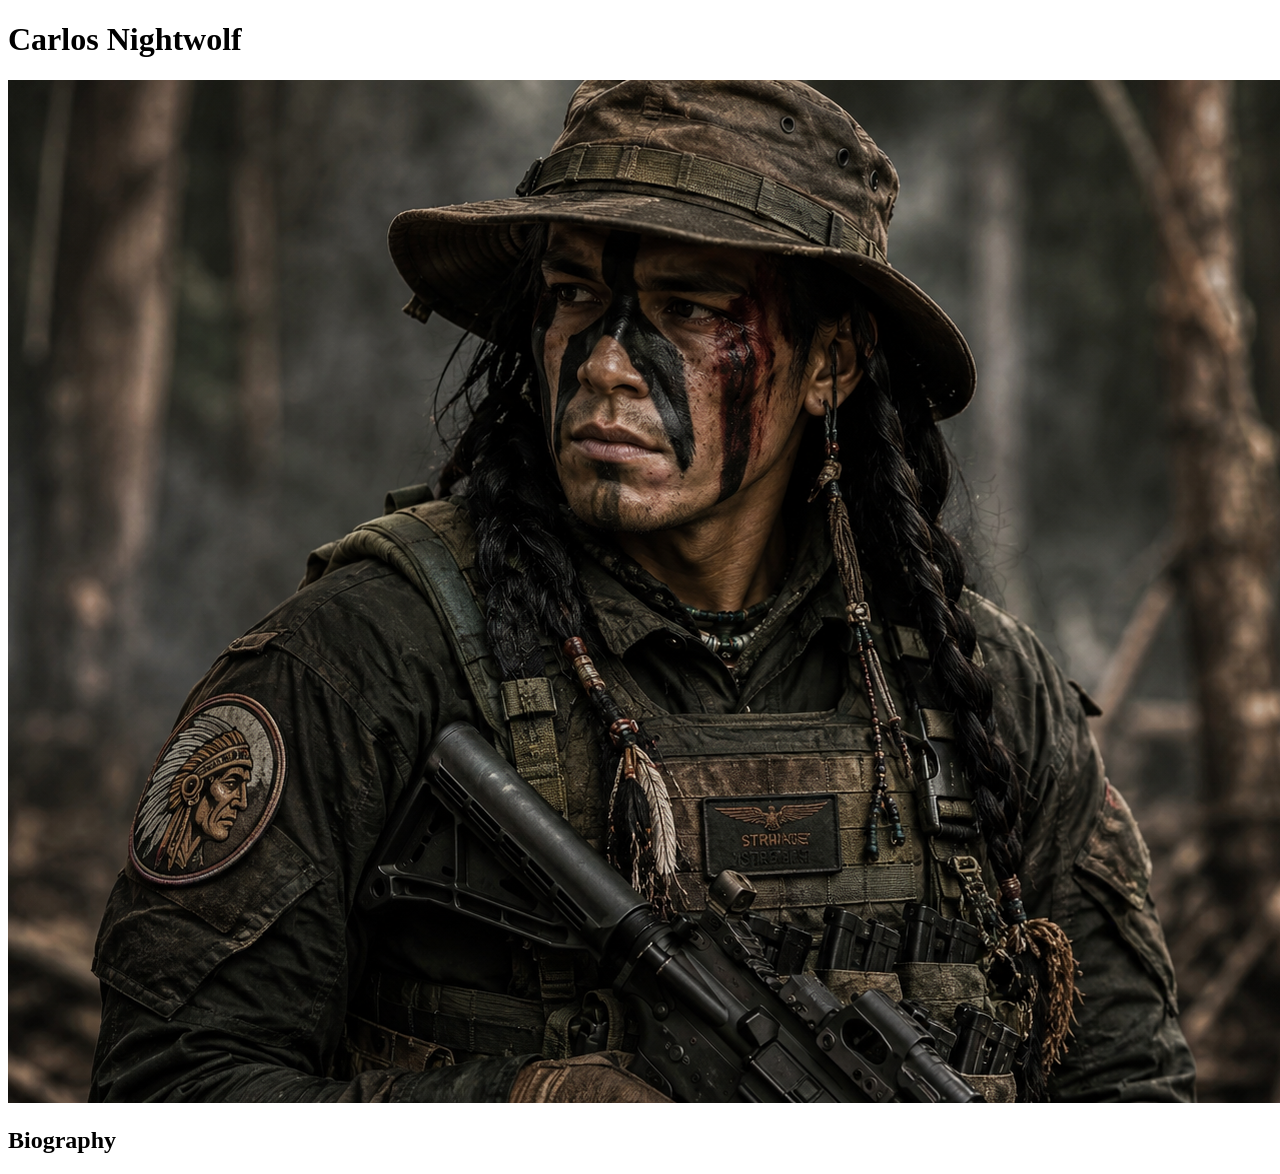
==== index.html @ d33f52bc "First project" ====
<!DOCTYPE html>
<html lang="en">
<head>
    <meta charset="UTF-8">
    <meta name="viewport" content="width=device-width, initial-scale=1.0">
    <title>Carlos Nightwolf Tribute</title>
</head>
<body>
    <h1>Carlos Nightwolf</h1>
    <img src="Nightwolf.png"/>
    <section><h2>Biography</h2><p></p></section>
</body>
</html>
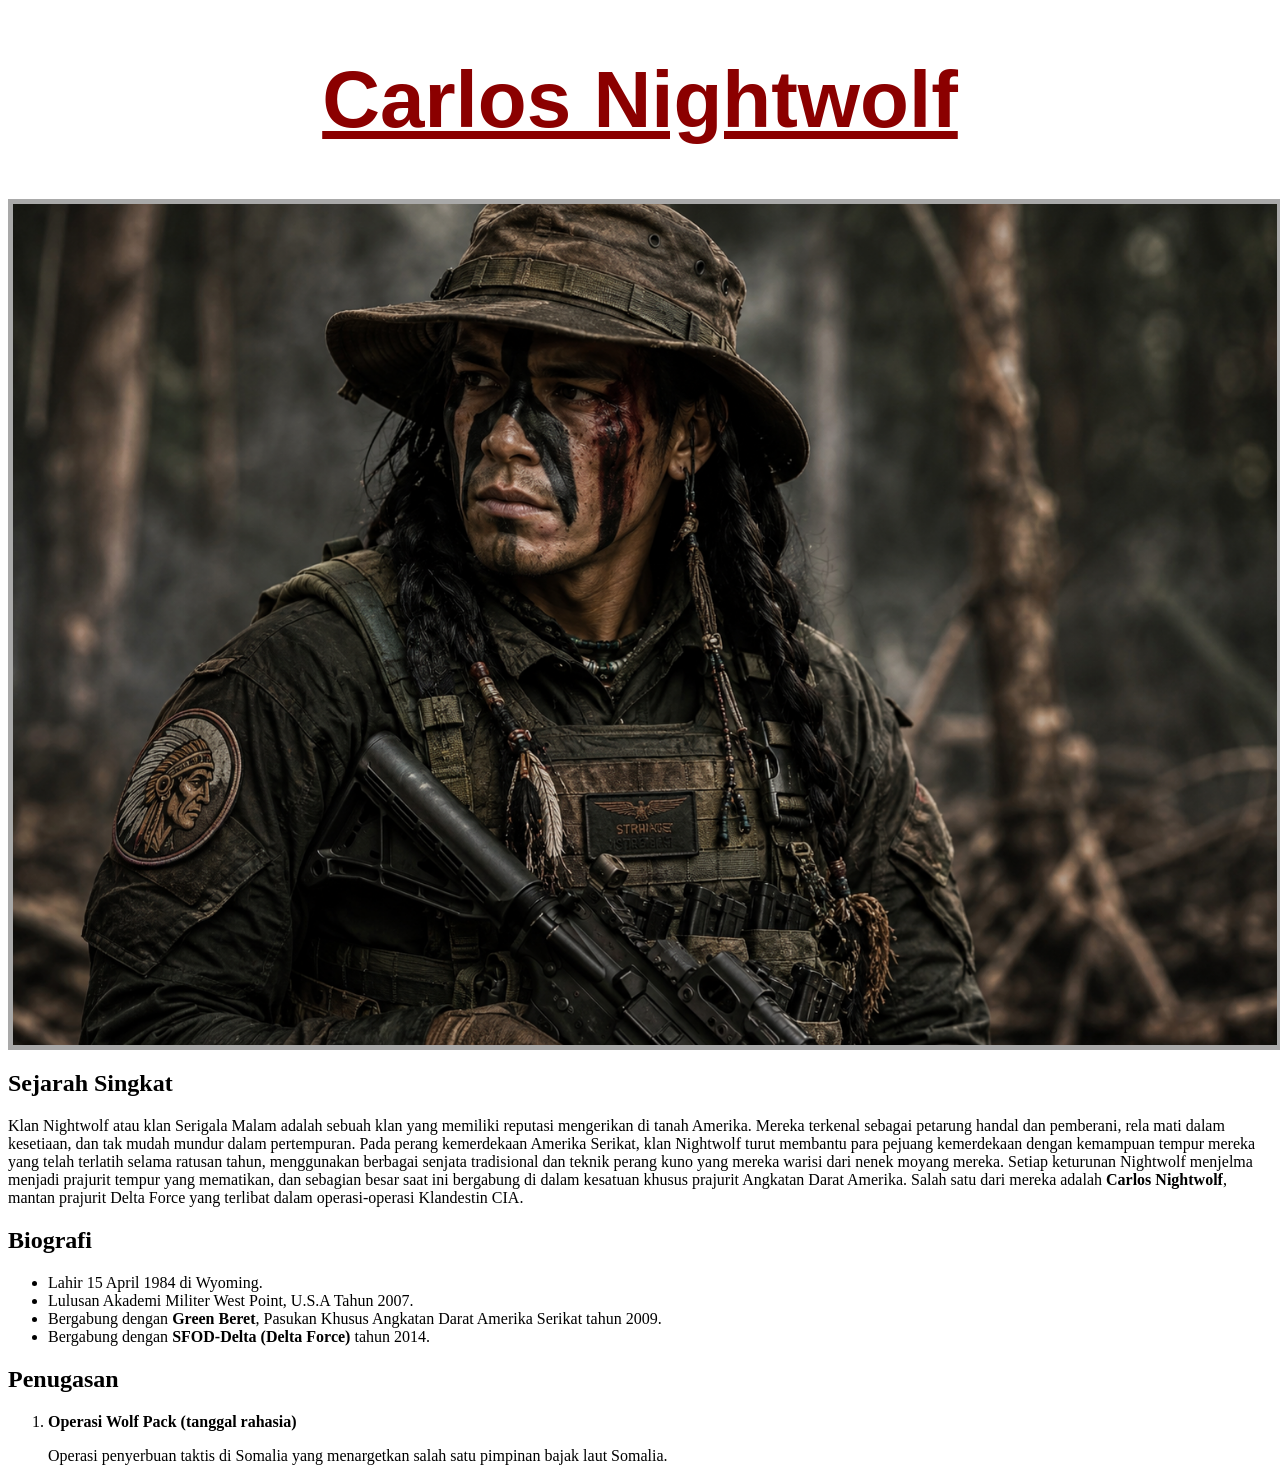
==== commit 6d385a47: "Menambahkan penugasan" ====
--- a/index.html
+++ b/index.html
@@ -3,11 +3,36 @@
 <head>
     <meta charset="UTF-8">
     <meta name="viewport" content="width=device-width, initial-scale=1.0">
-    <title>Carlos Nightwolf Tribute</title>
+    <link href="styles.css" rel="stylesheet">
+    <title>Carlos Nightwolf Tribute Page</title>
 </head>
 <body>
-    <h1>Carlos Nightwolf</h1>
-    <img src="Nightwolf.png"/>
-    <section><h2>Biography</h2><p></p></section>
+    <h1 id="carlos-wolf">Carlos Nightwolf</h1>
+    <img class="profile-pic" src="Nightwolf.png" alt="Carlos Nightwolf"/>
+    <!--Short history-->
+    <section>
+        <h2>Sejarah Singkat</h2>
+        <p>Klan Nightwolf atau klan Serigala Malam adalah sebuah klan yang memiliki reputasi mengerikan di tanah Amerika. Mereka terkenal sebagai petarung handal dan pemberani, rela mati dalam kesetiaan, dan tak mudah mundur dalam pertempuran. Pada perang kemerdekaan Amerika Serikat, klan Nightwolf turut membantu para pejuang kemerdekaan dengan kemampuan tempur mereka yang telah terlatih selama ratusan tahun, menggunakan berbagai senjata tradisional dan teknik perang kuno yang mereka warisi dari nenek moyang mereka. Setiap keturunan Nightwolf menjelma menjadi prajurit tempur yang mematikan, dan sebagian besar saat ini bergabung di dalam kesatuan khusus prajurit Angkatan Darat Amerika. Salah satu dari mereka adalah <b>Carlos Nightwolf</b>, mantan prajurit Delta Force yang terlibat dalam operasi-operasi Klandestin CIA.
+    </section>
+
+    <!--biografi-->
+    <section>
+        <h2>Biografi</h2>
+        <ul>
+            <li>Lahir 15 April 1984 di Wyoming.</li>
+            <li>Lulusan Akademi Militer West Point, U.S.A Tahun 2007.</li>
+            <li>Bergabung dengan <b>Green Beret</b>, Pasukan Khusus Angkatan Darat Amerika Serikat tahun 2009.</li>
+            <li>Bergabung dengan <b>SFOD-Delta (Delta Force)</b> tahun 2014.</li>    
+        </ul>
+    </section>
+
+    <!--operasi-->
+    <section>
+        <h2>Penugasan</h2>
+        <ol>
+            <li><div style="font-weight: bold">Operasi Wolf Pack (tanggal rahasia)</div></li>
+            <p>Operasi penyerbuan taktis di Somalia yang menargetkan salah satu pimpinan bajak laut Somalia.</p>
+        </ol>
+    </section>
 </body>
 </html>
--- a/styles.css
+++ b/styles.css
@@ -0,0 +1,17 @@
+.profile-pic {
+    display: block;
+    margin-left: auto;
+    margin-right: auto;
+    max-width: 100%;
+    border-style: solid;
+    border-width: 5px;
+    border-color: darkgrey;
+}
+#carlos-wolf {
+    font-size: 80px;
+    font-family: Impact, Haettenschweiler, 'Arial Narrow Bold', sans-serif;
+    text-align: center;
+    text-decoration: underline;
+    color: darkred;
+    font-weight: bold;
+}
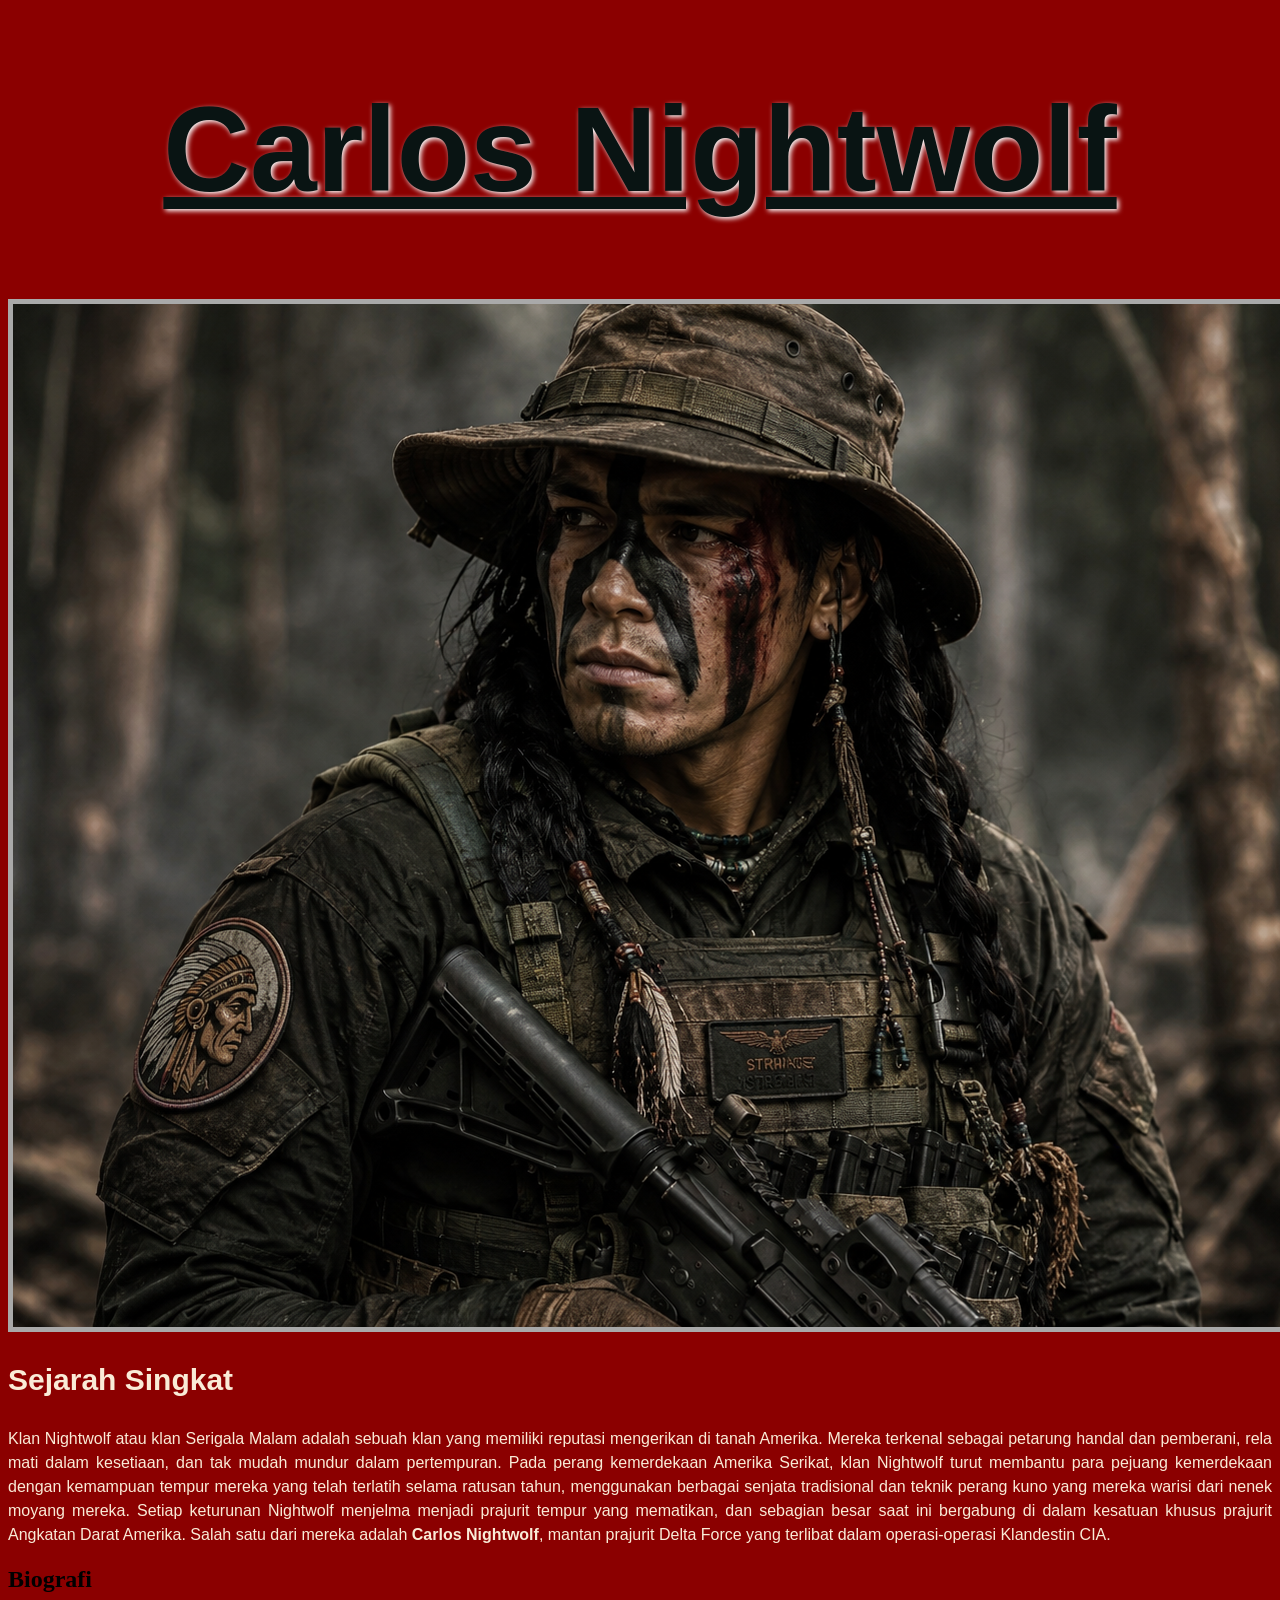
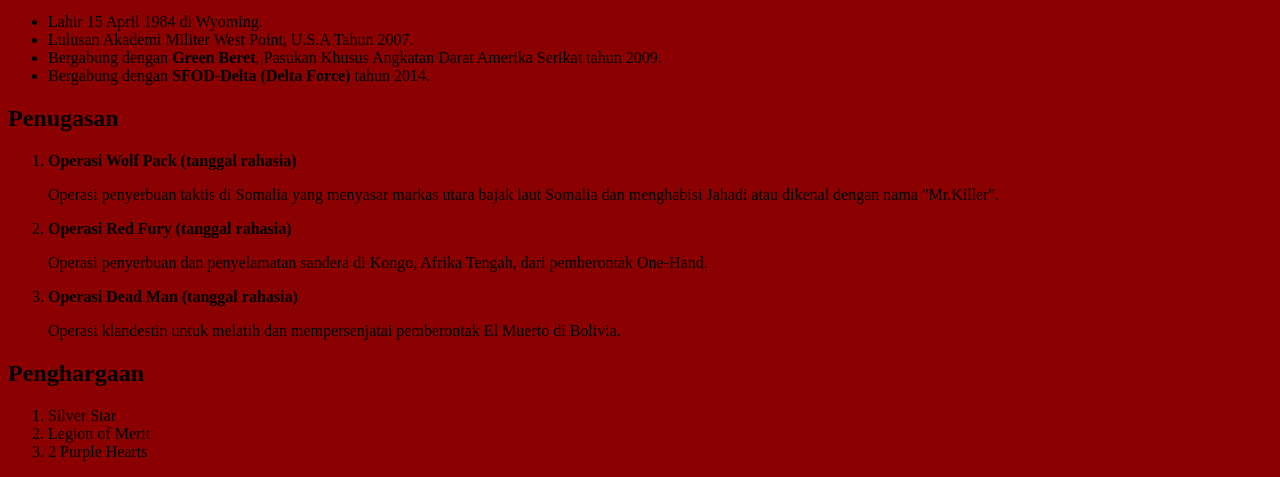
==== commit 1eac6a3a: "atur css" ====
--- a/index.html
+++ b/index.html
@@ -9,9 +9,10 @@
 <body>
     <h1 id="carlos-wolf">Carlos Nightwolf</h1>
     <img class="profile-pic" src="Nightwolf.png" alt="Carlos Nightwolf"/>
+
     <!--Short history-->
-    <section>
-        <h2>Sejarah Singkat</h2>
+    <section class="short-history">
+        <h2 class="sub-title">Sejarah Singkat</h2>
         <p>Klan Nightwolf atau klan Serigala Malam adalah sebuah klan yang memiliki reputasi mengerikan di tanah Amerika. Mereka terkenal sebagai petarung handal dan pemberani, rela mati dalam kesetiaan, dan tak mudah mundur dalam pertempuran. Pada perang kemerdekaan Amerika Serikat, klan Nightwolf turut membantu para pejuang kemerdekaan dengan kemampuan tempur mereka yang telah terlatih selama ratusan tahun, menggunakan berbagai senjata tradisional dan teknik perang kuno yang mereka warisi dari nenek moyang mereka. Setiap keturunan Nightwolf menjelma menjadi prajurit tempur yang mematikan, dan sebagian besar saat ini bergabung di dalam kesatuan khusus prajurit Angkatan Darat Amerika. Salah satu dari mereka adalah <b>Carlos Nightwolf</b>, mantan prajurit Delta Force yang terlibat dalam operasi-operasi Klandestin CIA.
     </section>
 
@@ -31,7 +32,21 @@
         <h2>Penugasan</h2>
         <ol>
             <li><div style="font-weight: bold">Operasi Wolf Pack (tanggal rahasia)</div></li>
-            <p>Operasi penyerbuan taktis di Somalia yang menargetkan salah satu pimpinan bajak laut Somalia.</p>
+            <p>Operasi penyerbuan taktis di Somalia yang menyasar markas utara bajak laut Somalia dan menghabisi Jahadi atau dikenal dengan nama "Mr.Killer".</p>
+            <li><div style="font-weight: bold;">Operasi Red Fury (tanggal rahasia)</div></li>
+            <p>Operasi penyerbuan dan penyelamatan sandera di Kongo, Afrika Tengah, dari pemberontak One-Hand.</p>
+            <li><div style="font-weight: bold;">Operasi Dead Man (tanggal rahasia)</div></li>
+            <p>Operasi klandestin untuk melatih dan mempersenjatai pemberontak El Muerto di Bolivia.</p>
+        </ol>
+    </section>
+
+    <!--penghargaan-->
+    <section>
+        <h2>Penghargaan</h2>
+        <ol>
+            <li>Silver Star</li>
+            <li>Legion of Merit</li>
+            <li>2 Purple Hearts</li>
         </ol>
     </section>
 </body>
--- a/styles.css
+++ b/styles.css
@@ -1,17 +1,36 @@
+body {
+    background-color: darkred;
+}
 .profile-pic {
     display: block;
     margin-left: auto;
     margin-right: auto;
-    max-width: 100%;
+    max-width: fit-content;
     border-style: solid;
     border-width: 5px;
     border-color: darkgrey;
+    aspect-ratio: 16 / 9;
+    object-fit: cover;
 }
 #carlos-wolf {
-    font-size: 80px;
+    font-size: 120px;
     font-family: Impact, Haettenschweiler, 'Arial Narrow Bold', sans-serif;
     text-align: center;
     text-decoration: underline;
-    color: darkred;
+    color:#091413;
     font-weight: bold;
+    text-shadow: 2px 2px 5px white;
+
+}
+.short-history {
+    font-family: Arial, Helvetica, sans-serif;
+    color: antiquewhite;
+    text-align:justify;
+    line-height: 1.5;
+}
+.sub-title {
+    text-align: left;
+    font-size: 30px;
+    font-family: Arial, Helvetica, sans-serif;
+    
 }
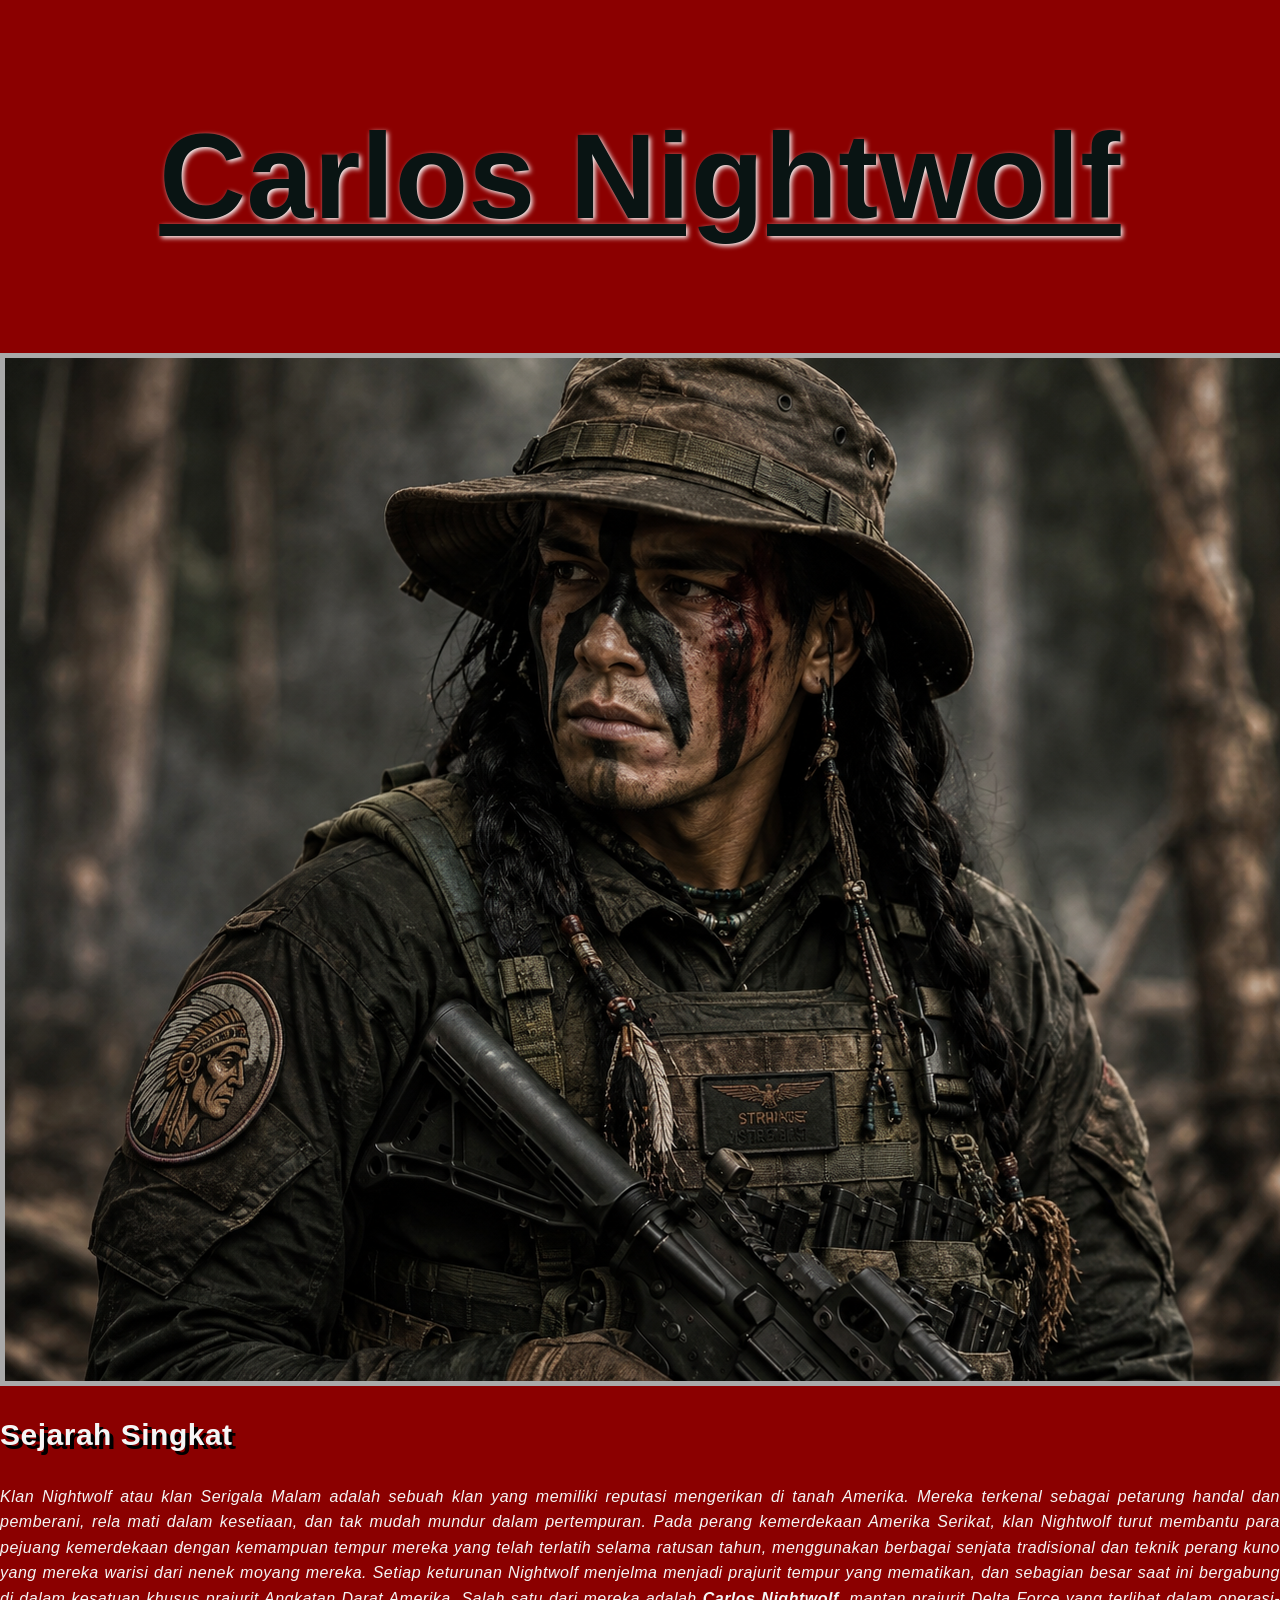
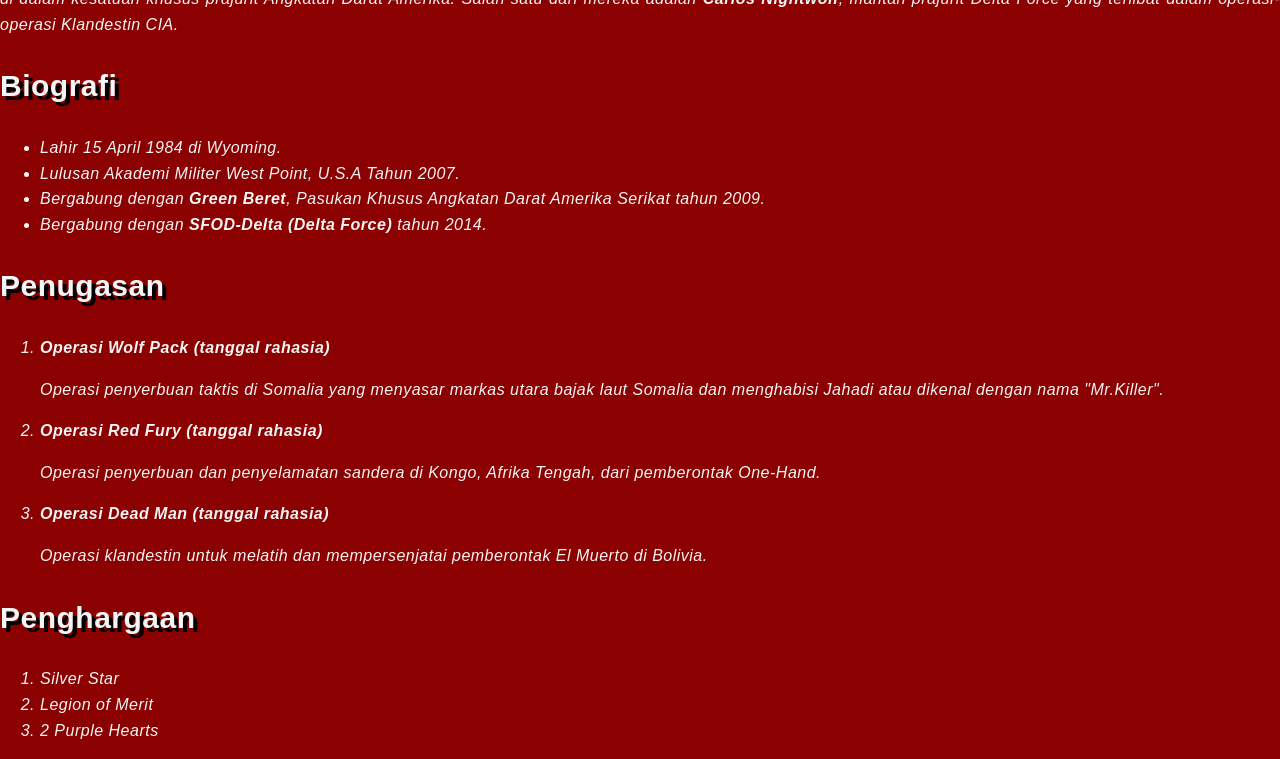
==== commit 264d663e: "perlu sedikit css lagi" ====
--- a/index.html
+++ b/index.html
@@ -11,14 +11,14 @@
     <img class="profile-pic" src="Nightwolf.png" alt="Carlos Nightwolf"/>
 
     <!--Short history-->
-    <section class="short-history">
+    <section class="deskripsi">
         <h2 class="sub-title">Sejarah Singkat</h2>
         <p>Klan Nightwolf atau klan Serigala Malam adalah sebuah klan yang memiliki reputasi mengerikan di tanah Amerika. Mereka terkenal sebagai petarung handal dan pemberani, rela mati dalam kesetiaan, dan tak mudah mundur dalam pertempuran. Pada perang kemerdekaan Amerika Serikat, klan Nightwolf turut membantu para pejuang kemerdekaan dengan kemampuan tempur mereka yang telah terlatih selama ratusan tahun, menggunakan berbagai senjata tradisional dan teknik perang kuno yang mereka warisi dari nenek moyang mereka. Setiap keturunan Nightwolf menjelma menjadi prajurit tempur yang mematikan, dan sebagian besar saat ini bergabung di dalam kesatuan khusus prajurit Angkatan Darat Amerika. Salah satu dari mereka adalah <b>Carlos Nightwolf</b>, mantan prajurit Delta Force yang terlibat dalam operasi-operasi Klandestin CIA.
     </section>
 
     <!--biografi-->
-    <section>
-        <h2>Biografi</h2>
+    <section class="deskripsi">
+        <h2 class="sub-title">Biografi</h2>
         <ul>
             <li>Lahir 15 April 1984 di Wyoming.</li>
             <li>Lulusan Akademi Militer West Point, U.S.A Tahun 2007.</li>
@@ -28,8 +28,8 @@
     </section>
 
     <!--operasi-->
-    <section>
-        <h2>Penugasan</h2>
+    <section class="deskripsi">
+        <h2 class="sub-title">Penugasan</h2>
         <ol>
             <li><div style="font-weight: bold">Operasi Wolf Pack (tanggal rahasia)</div></li>
             <p>Operasi penyerbuan taktis di Somalia yang menyasar markas utara bajak laut Somalia dan menghabisi Jahadi atau dikenal dengan nama "Mr.Killer".</p>
@@ -41,8 +41,8 @@
     </section>
 
     <!--penghargaan-->
-    <section>
-        <h2>Penghargaan</h2>
+    <section class="deskripsi">
+        <h2 class="sub-title">Penghargaan</h2>
         <ol>
             <li>Silver Star</li>
             <li>Legion of Merit</li>
--- a/styles.css
+++ b/styles.css
@@ -1,5 +1,12 @@
 body {
     background-color: darkred;
+    margin: 0;
+    padding: 0;
+    font-size: 16px;
+    line-height: 1.6;
+    letter-spacing: 0.5px;
+    font-family:Verdana, Geneva, Tahoma, sans-serif;
+    
 }
 .profile-pic {
     display: block;
@@ -22,15 +29,15 @@
     text-shadow: 2px 2px 5px white;
 
 }
-.short-history {
-    font-family: Arial, Helvetica, sans-serif;
-    color: antiquewhite;
+.deskripsi {
+    color:whitesmoke;
     text-align:justify;
-    line-height: 1.5;
+    font-style: oblique;
 }
 .sub-title {
-    text-align: left;
+    text-align: justify;
     font-size: 30px;
-    font-family: Arial, Helvetica, sans-serif;
-    
-}+    text-shadow: 4px 4px black;
+    font-style: normal;
+  
+}
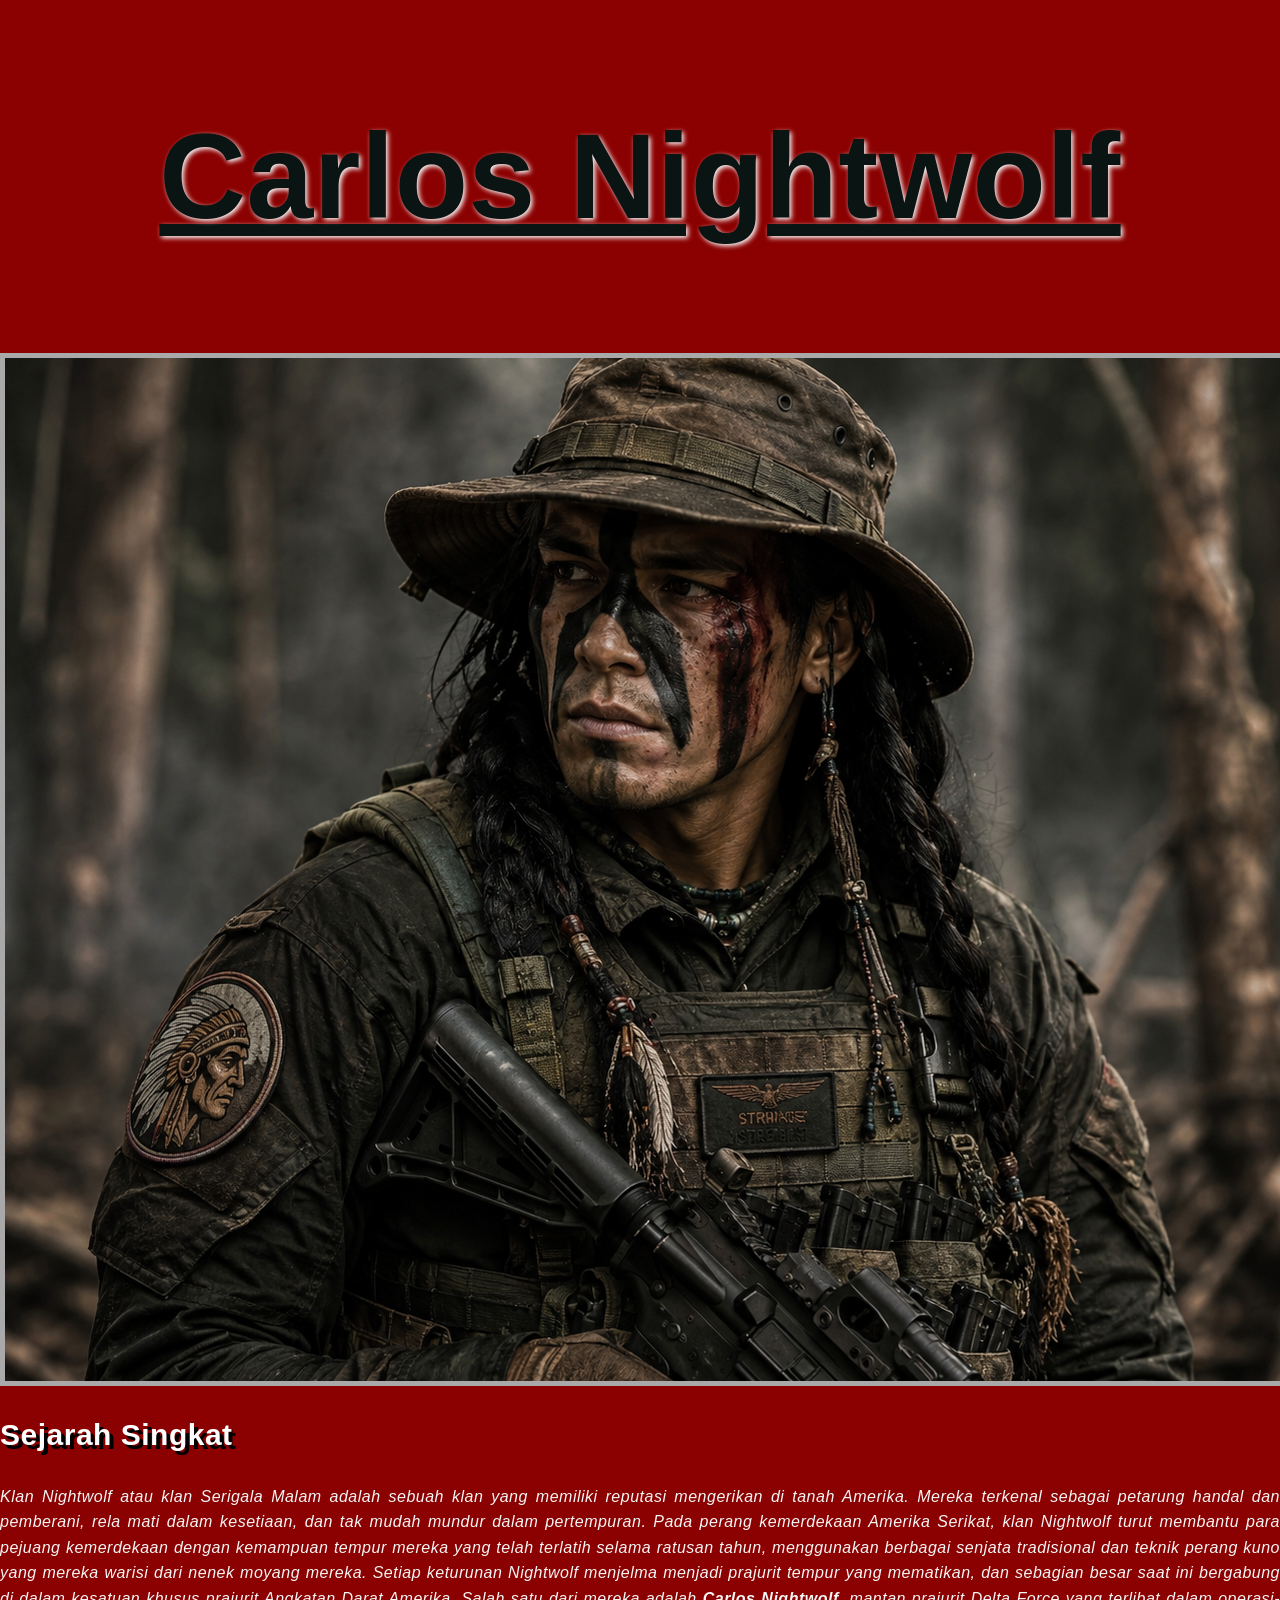
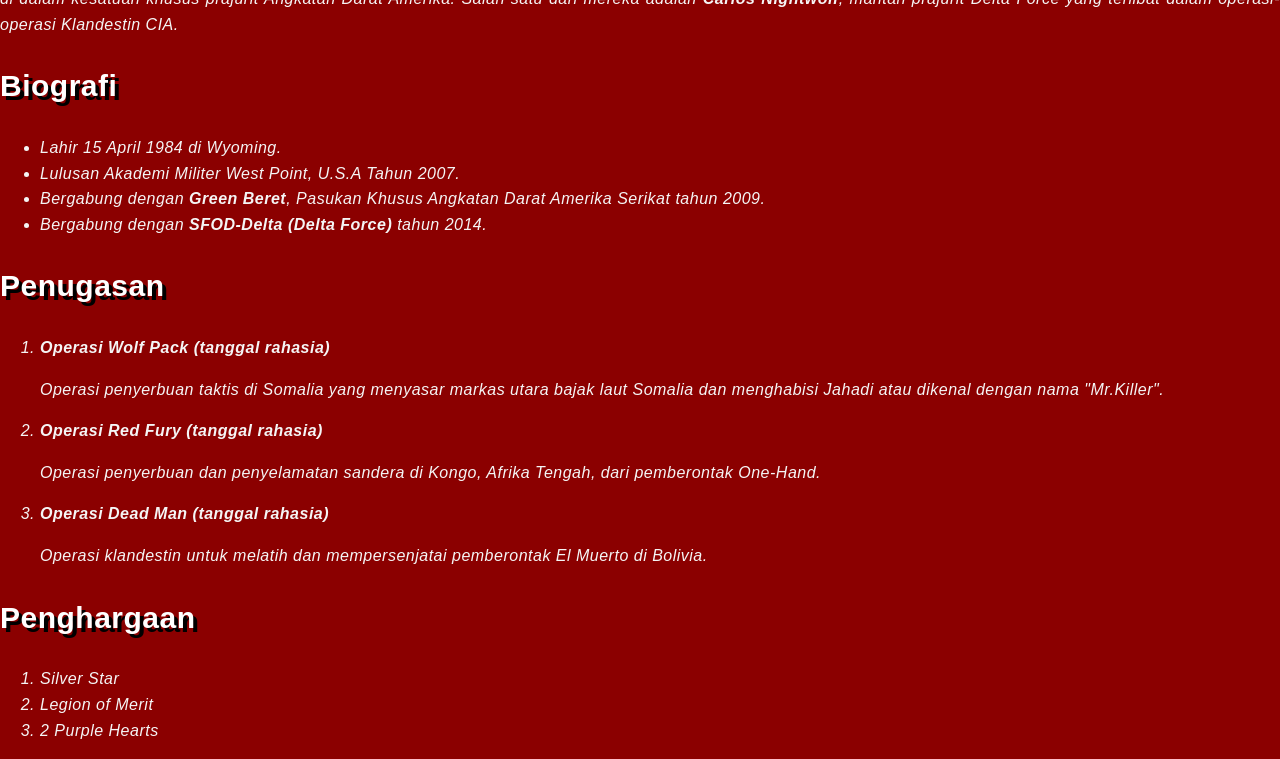
==== commit 7363e0cc: "edit css" ====
--- a/index.html
+++ b/index.html
@@ -13,7 +13,7 @@
     <!--Short history-->
     <section class="deskripsi">
         <h2 class="sub-title">Sejarah Singkat</h2>
-        <p>Klan Nightwolf atau klan Serigala Malam adalah sebuah klan yang memiliki reputasi mengerikan di tanah Amerika. Mereka terkenal sebagai petarung handal dan pemberani, rela mati dalam kesetiaan, dan tak mudah mundur dalam pertempuran. Pada perang kemerdekaan Amerika Serikat, klan Nightwolf turut membantu para pejuang kemerdekaan dengan kemampuan tempur mereka yang telah terlatih selama ratusan tahun, menggunakan berbagai senjata tradisional dan teknik perang kuno yang mereka warisi dari nenek moyang mereka. Setiap keturunan Nightwolf menjelma menjadi prajurit tempur yang mematikan, dan sebagian besar saat ini bergabung di dalam kesatuan khusus prajurit Angkatan Darat Amerika. Salah satu dari mereka adalah <b>Carlos Nightwolf</b>, mantan prajurit Delta Force yang terlibat dalam operasi-operasi Klandestin CIA.
+        <p id="uraian">Klan Nightwolf atau klan Serigala Malam adalah sebuah klan yang memiliki reputasi mengerikan di tanah Amerika. Mereka terkenal sebagai petarung handal dan pemberani, rela mati dalam kesetiaan, dan tak mudah mundur dalam pertempuran. Pada perang kemerdekaan Amerika Serikat, klan Nightwolf turut membantu para pejuang kemerdekaan dengan kemampuan tempur mereka yang telah terlatih selama ratusan tahun, menggunakan berbagai senjata tradisional dan teknik perang kuno yang mereka warisi dari nenek moyang mereka. Setiap keturunan Nightwolf menjelma menjadi prajurit tempur yang mematikan, dan sebagian besar saat ini bergabung di dalam kesatuan khusus prajurit Angkatan Darat Amerika. Salah satu dari mereka adalah <b>Carlos Nightwolf</b>, mantan prajurit Delta Force yang terlibat dalam operasi-operasi Klandestin CIA.
     </section>
 
     <!--biografi-->
--- a/styles.css
+++ b/styles.css
@@ -27,7 +27,6 @@
     color:#091413;
     font-weight: bold;
     text-shadow: 2px 2px 5px white;
-
 }
 .deskripsi {
     color:whitesmoke;
@@ -39,5 +38,11 @@
     font-size: 30px;
     text-shadow: 4px 4px black;
     font-style: normal;
-  
+    color: white;
 }
+#uraian {
+    color: whitesmoke;
+    text-align: justify;
+    font-style: oblique;
+
+}
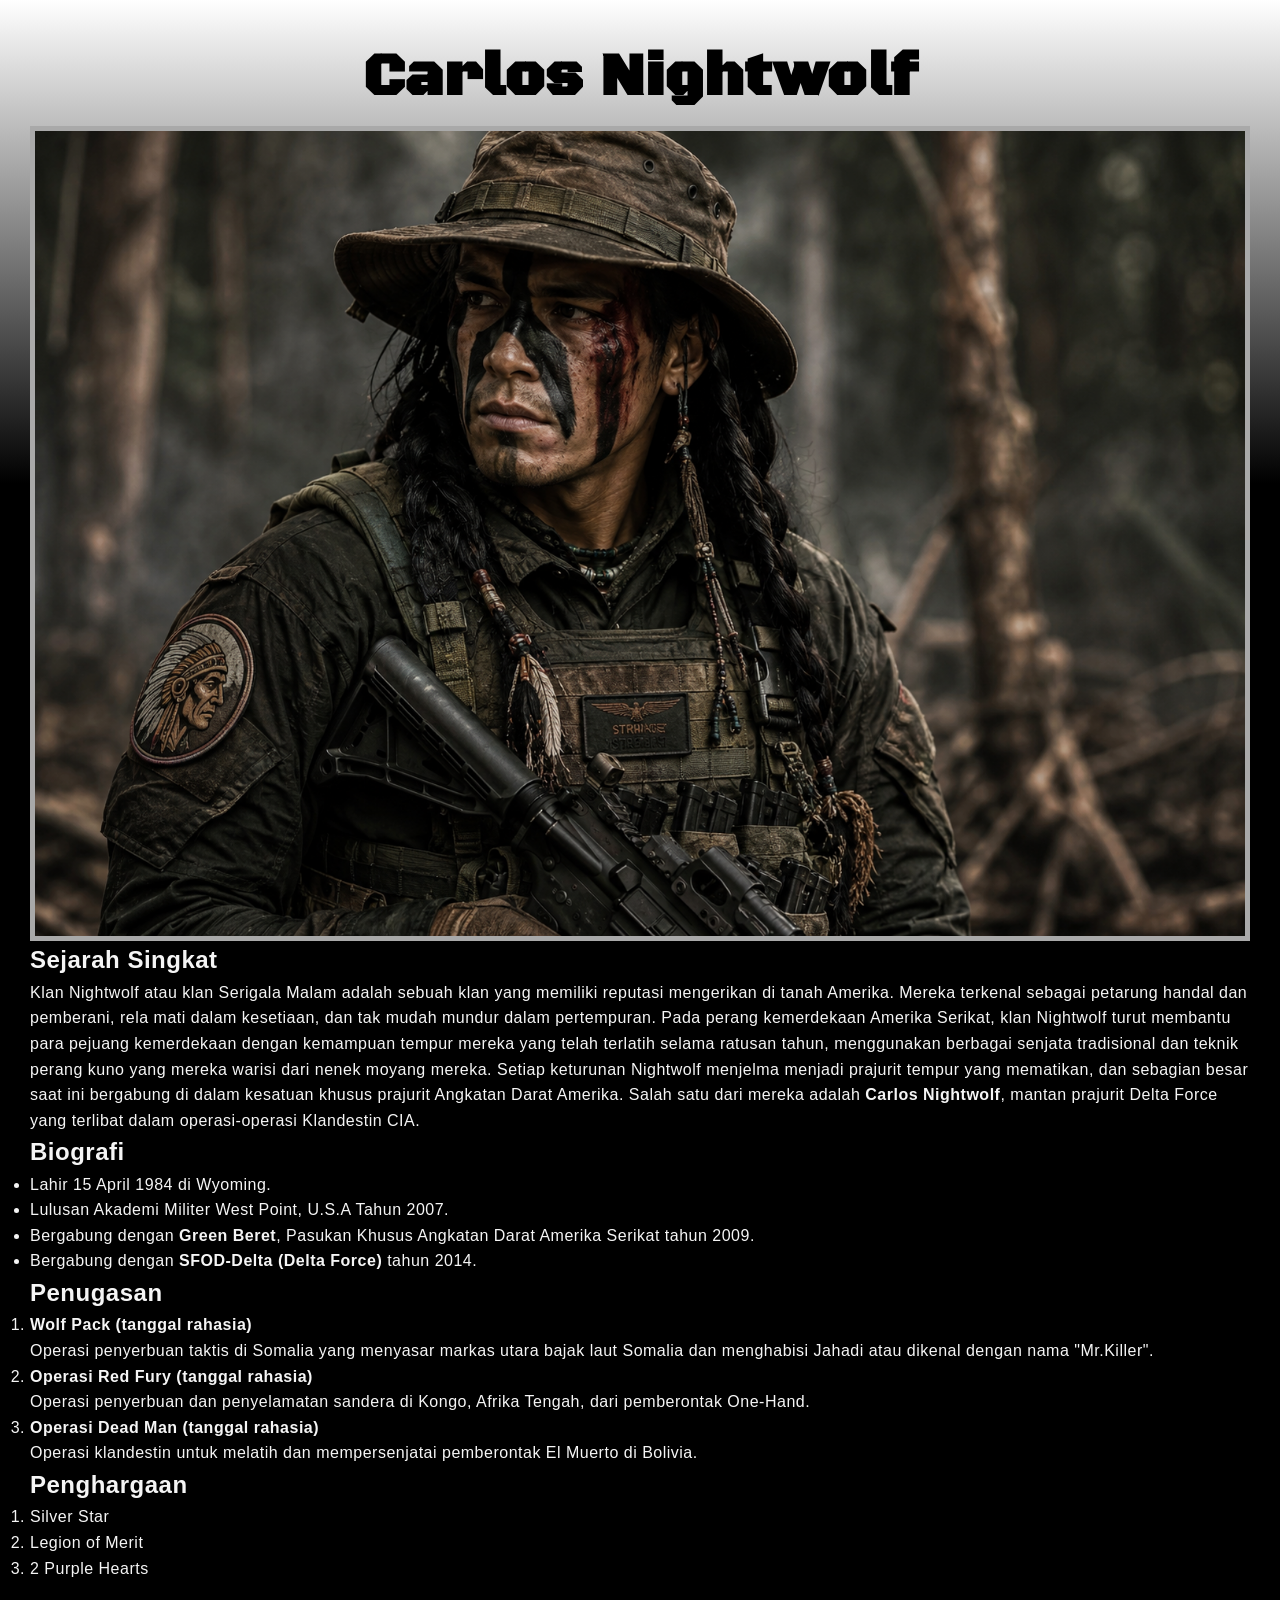
==== commit 76aa8a83: "merapikan css" ====
--- a/index.html
+++ b/index.html
@@ -4,50 +4,60 @@
     <meta charset="UTF-8">
     <meta name="viewport" content="width=device-width, initial-scale=1.0">
     <link href="styles.css" rel="stylesheet">
+    <link href="https://fonts.googleapis.com/css2?family=Black+Ops+One&display=swap" rel="stylesheet">
     <title>Carlos Nightwolf Tribute Page</title>
 </head>
 <body>
-    <h1 id="carlos-wolf">Carlos Nightwolf</h1>
-    <img class="profile-pic" src="Nightwolf.png" alt="Carlos Nightwolf"/>
+    <header id="nama"><h1>Carlos Nightwolf</h1></header>
+    
+    <div class="konten">
+        <img class="profile-pic" src="Nightwolf.png" alt="Carlos Nightwolf"/>
 
-    <!--Short history-->
-    <section class="deskripsi">
-        <h2 class="sub-title">Sejarah Singkat</h2>
-        <p id="uraian">Klan Nightwolf atau klan Serigala Malam adalah sebuah klan yang memiliki reputasi mengerikan di tanah Amerika. Mereka terkenal sebagai petarung handal dan pemberani, rela mati dalam kesetiaan, dan tak mudah mundur dalam pertempuran. Pada perang kemerdekaan Amerika Serikat, klan Nightwolf turut membantu para pejuang kemerdekaan dengan kemampuan tempur mereka yang telah terlatih selama ratusan tahun, menggunakan berbagai senjata tradisional dan teknik perang kuno yang mereka warisi dari nenek moyang mereka. Setiap keturunan Nightwolf menjelma menjadi prajurit tempur yang mematikan, dan sebagian besar saat ini bergabung di dalam kesatuan khusus prajurit Angkatan Darat Amerika. Salah satu dari mereka adalah <b>Carlos Nightwolf</b>, mantan prajurit Delta Force yang terlibat dalam operasi-operasi Klandestin CIA.
-    </section>
+        <!--Short history-->
+        <section class="sejarah-singkat">
+        <h2>Sejarah Singkat</h2>
+        <p>Klan Nightwolf atau klan Serigala Malam adalah sebuah klan yang memiliki reputasi mengerikan di tanah Amerika. Mereka terkenal sebagai petarung handal dan pemberani, rela mati dalam kesetiaan, dan tak mudah mundur dalam pertempuran. Pada perang kemerdekaan Amerika Serikat, klan Nightwolf turut membantu para pejuang kemerdekaan dengan kemampuan tempur mereka yang telah terlatih selama ratusan tahun, menggunakan berbagai senjata tradisional dan teknik perang kuno yang mereka warisi dari nenek moyang mereka. Setiap keturunan Nightwolf menjelma menjadi prajurit tempur yang mematikan, dan sebagian besar saat ini bergabung di dalam kesatuan khusus prajurit Angkatan Darat Amerika. Salah satu dari mereka adalah <b>Carlos Nightwolf</b>, mantan prajurit Delta Force yang terlibat dalam operasi-operasi Klandestin CIA.
+        </section>
 
-    <!--biografi-->
-    <section class="deskripsi">
-        <h2 class="sub-title">Biografi</h2>
+        <!--biografi-->
+        <section class="biografi">
+        <h2>Biografi</h2>
         <ul>
             <li>Lahir 15 April 1984 di Wyoming.</li>
             <li>Lulusan Akademi Militer West Point, U.S.A Tahun 2007.</li>
             <li>Bergabung dengan <b>Green Beret</b>, Pasukan Khusus Angkatan Darat Amerika Serikat tahun 2009.</li>
             <li>Bergabung dengan <b>SFOD-Delta (Delta Force)</b> tahun 2014.</li>    
         </ul>
-    </section>
+        </section>
 
-    <!--operasi-->
-    <section class="deskripsi">
-        <h2 class="sub-title">Penugasan</h2>
+        <!--operasi-->
+        <section class="operasi">
+        <h2>Penugasan</h2>
         <ol>
-            <li><div style="font-weight: bold">Operasi Wolf Pack (tanggal rahasia)</div></li>
-            <p>Operasi penyerbuan taktis di Somalia yang menyasar markas utara bajak laut Somalia dan menghabisi Jahadi atau dikenal dengan nama "Mr.Killer".</p>
-            <li><div style="font-weight: bold;">Operasi Red Fury (tanggal rahasia)</div></li>
-            <p>Operasi penyerbuan dan penyelamatan sandera di Kongo, Afrika Tengah, dari pemberontak One-Hand.</p>
-            <li><div style="font-weight: bold;">Operasi Dead Man (tanggal rahasia)</div></li>
-            <p>Operasi klandestin untuk melatih dan mempersenjatai pemberontak El Muerto di Bolivia.</p>
+            <li>
+                <strong>Wolf Pack (tanggal rahasia)</strong>
+                <p>Operasi penyerbuan taktis di Somalia yang menyasar markas utara bajak laut Somalia dan menghabisi Jahadi atau dikenal dengan nama "Mr.Killer".</p>
+            </li>
+            <li>
+                <strong>Operasi Red Fury (tanggal rahasia)</strong>
+                <p>Operasi penyerbuan dan penyelamatan sandera di Kongo, Afrika Tengah, dari pemberontak One-Hand.</p>
+            </li>
+            <li>
+                <strong>Operasi Dead Man (tanggal rahasia)</strong>
+                <p>Operasi klandestin untuk melatih dan mempersenjatai pemberontak El Muerto di Bolivia.</p>
+            </li>
         </ol>
-    </section>
+        </section>
 
-    <!--penghargaan-->
-    <section class="deskripsi">
-        <h2 class="sub-title">Penghargaan</h2>
+        <!--penghargaan-->
+        <section class="penghargaan">
+        <h2>Penghargaan</h2>
         <ol>
             <li>Silver Star</li>
             <li>Legion of Merit</li>
             <li>2 Purple Hearts</li>
         </ol>
-    </section>
+        </section>
+    </div>
 </body>
 </html>
--- a/styles.css
+++ b/styles.css
@@ -1,48 +1,29 @@
 body {
-    background-color: darkred;
+    background: linear-gradient(to top, black 70%, white);
     margin: 0;
-    padding: 0;
+    padding: 30px;
     font-size: 16px;
     line-height: 1.6;
     letter-spacing: 0.5px;
     font-family:Verdana, Geneva, Tahoma, sans-serif;
-    
+    color: whitesmoke
+}
+#nama {
+    font-size: 30px;
+    text-align: center;
+    font-family: "Black Ops One", sans-serif;
+    color: black;
 }
 .profile-pic {
     display: block;
-    margin-left: auto;
-    margin-right: auto;
-    max-width: fit-content;
-    border-style: solid;
-    border-width: 5px;
-    border-color: darkgrey;
-    aspect-ratio: 16 / 9;
-    object-fit: cover;
+    width: 100%;
+    height: auto;
+    margin: 0 auto;
+    border: 5px solid darkgrey;
+    box-sizing: border-box;
 }
-#carlos-wolf {
-    font-size: 120px;
-    font-family: Impact, Haettenschweiler, 'Arial Narrow Bold', sans-serif;
-    text-align: center;
-    text-decoration: underline;
-    color:#091413;
-    font-weight: bold;
-    text-shadow: 2px 2px 5px white;
-}
-.deskripsi {
-    color:whitesmoke;
-    text-align:justify;
-    font-style: oblique;
-}
-.sub-title {
-    text-align: justify;
-    font-size: 30px;
-    text-shadow: 4px 4px black;
-    font-style: normal;
-    color: white;
-}
-#uraian {
-    color: whitesmoke;
-    text-align: justify;
-    font-style: oblique;
-
-}
+* {
+    margin: 0;
+    padding: 0;
+    box-sizing: border-box;
+}
